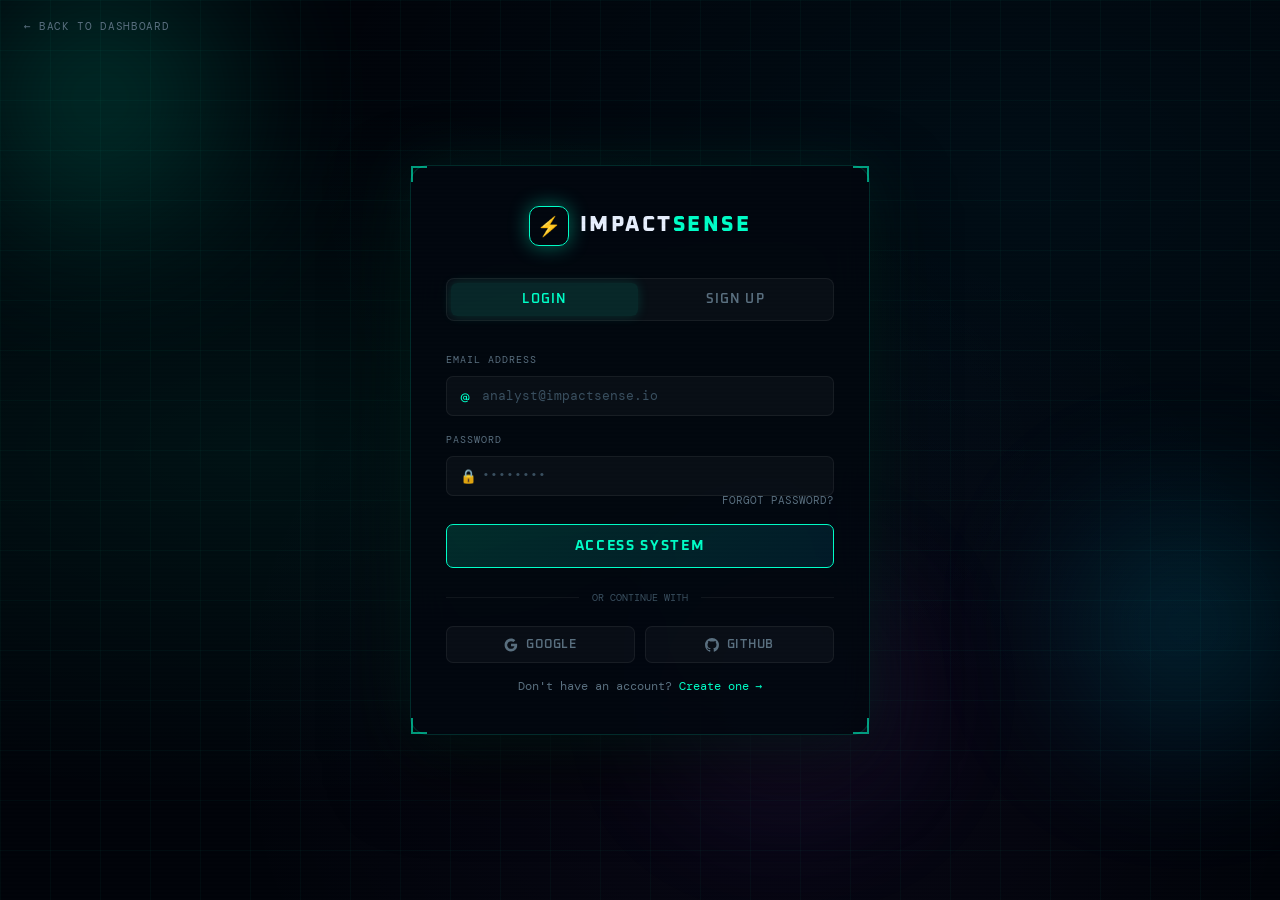
==== login.html @ 07f61f7b "Add files via upload" ====
<!DOCTYPE html>
<html lang="en">
<head>
  <meta charset="UTF-8"/>
  <title>ImpactSense — Login</title>
  <meta name="viewport" content="width=device-width,initial-scale=1"/>
  <link rel="stylesheet" href="shared.css"/>
  <style>
    body { display:flex; align-items:center; justify-content:center; min-height:100vh; overflow:hidden; }

    /* Animated BG */
    .auth-bg {
      position:fixed; inset:0; z-index:0;
      background: radial-gradient(ellipse at 20% 50%, rgba(0,255,200,.06) 0%, transparent 55%),
                  radial-gradient(ellipse at 80% 20%, rgba(0,200,255,.05) 0%, transparent 50%),
                  radial-gradient(ellipse at 60% 80%, rgba(168,85,247,.05) 0%, transparent 50%),
                  var(--void);
    }
    .auth-grid {
      position:fixed; inset:0; z-index:0; pointer-events:none;
      background:
        linear-gradient(to right, rgba(0,255,200,.03) 1px, transparent 1px),
        linear-gradient(to bottom, rgba(0,255,200,.03) 1px, transparent 1px);
      background-size:50px 50px;
    }
    /* Floating orbs */
    .orb {
      position:fixed; border-radius:50%; pointer-events:none; z-index:0;
      filter:blur(80px); opacity:.3; animation:orb-drift 12s ease-in-out infinite;
    }
    .orb1 { width:400px;height:400px;left:-100px;top:-100px;background:radial-gradient(circle,var(--neon),transparent 60%); animation-delay:0s; }
    .orb2 { width:350px;height:350px;right:-80px;bottom:100px;background:radial-gradient(circle,var(--neon2),transparent 60%); animation-delay:-4s; }
    .orb3 { width:300px;height:300px;left:50%;top:60%;background:radial-gradient(circle,var(--neon3),transparent 60%); animation-delay:-8s; }
    @keyframes orb-drift { 0%,100%{transform:translate(0,0)} 33%{transform:translate(20px,-30px)} 66%{transform:translate(-15px,20px)} }

    /* Auth card */
    .auth-card {
      position:relative; z-index:10;
      width:min(460px,calc(100vw - 2rem));
      background:rgba(3,8,16,.92);
      border:1px solid rgba(0,255,200,.15);
      border-radius:18px;
      padding:2.5rem 2.2rem;
      backdrop-filter:blur(24px);
      box-shadow:0 0 60px rgba(0,255,200,.08), 0 32px 80px rgba(0,0,0,.7);
    }
    .corner-frame .cf { border-color:var(--neon); opacity:.6; }

    .auth-logo {
      display:flex; align-items:center; gap:.7rem;
      margin-bottom:2rem; justify-content:center;
    }
    .auth-logo-icon {
      width:40px;height:40px; border:1.5px solid var(--neon);
      border-radius:10px; display:flex;align-items:center;justify-content:center;
      color:var(--neon); font-size:1.2rem; box-shadow:var(--glow-neon);
    }
    .auth-logo-text { font-family:var(--fd); font-size:1.3rem; font-weight:800; letter-spacing:.12em; }
    .auth-logo-text span { color:var(--neon); }

    .auth-tabs {
      display:grid; grid-template-columns:1fr 1fr;
      background:rgba(255,255,255,.03); border:1px solid var(--border2);
      border-radius:8px; padding:.25rem; margin-bottom:2rem; gap:.25rem;
    }
    .tab-btn {
      font-family:var(--fd); font-size:.82rem; font-weight:600; letter-spacing:.08em;
      padding:.55rem; border:none; border-radius:6px; cursor:pointer;
      background:transparent; color:var(--muted); transition:all .2s;
    }
    .tab-btn.active {
      background:rgba(0,255,200,.1); color:var(--neon);
      box-shadow:0 0 12px rgba(0,255,200,.15);
    }

    .auth-form { display:flex; flex-direction:column; gap:1.1rem; }
    .form-group { display:flex; flex-direction:column; gap:.3rem; }

    .auth-divider {
      display:flex; align-items:center; gap:.8rem;
      font-family:var(--fm); font-size:.65rem; color:var(--muted2); margin:.3rem 0;
    }
    .auth-divider::before,.auth-divider::after { content:''; flex:1; height:1px; background:var(--border2); }

    .social-btns { display:grid; grid-template-columns:1fr 1fr; gap:.6rem; }
    .social-btn {
      display:flex; align-items:center; justify-content:center; gap:.5rem;
      font-family:var(--fd); font-size:.78rem; font-weight:600; letter-spacing:.06em;
      padding:.6rem; border-radius:7px; border:1px solid var(--border2);
      background:rgba(255,255,255,.03); color:var(--muted); cursor:pointer; transition:all .2s;
    }
    .social-btn:hover { border-color:var(--neon); color:var(--text); background:rgba(0,255,200,.05); }

    .submit-btn {
      width:100%; padding:.75rem;
      font-family:var(--fd); font-weight:700; font-size:.88rem; letter-spacing:.12em;
      border:1px solid var(--neon); border-radius:7px;
      background:linear-gradient(135deg,rgba(0,255,200,.15),rgba(0,200,255,.1));
      color:var(--neon); cursor:pointer; transition:all .2s;
      position:relative; overflow:hidden;
    }
    .submit-btn::after {
      content:''; position:absolute; inset:0;
      background:linear-gradient(135deg,rgba(0,255,200,.2),transparent);
      opacity:0; transition:opacity .2s;
    }
    .submit-btn:hover { box-shadow:var(--glow-neon); transform:translateY(-1px); }
    .submit-btn:hover::after { opacity:1; }

    .auth-footer-text {
      text-align:center; margin-top:1rem;
      font-family:var(--fm); font-size:.72rem; color:var(--muted);
    }
    .auth-footer-text a { color:var(--neon); cursor:pointer; }
    .auth-footer-text a:hover { text-shadow:0 0 8px rgba(0,255,200,.5); }

    .forgot-link {
      font-family:var(--fm); font-size:.68rem; color:var(--muted);
      cursor:pointer; align-self:flex-end; margin-top:-.5rem;
      transition:color .2s;
    }
    .forgot-link:hover { color:var(--neon); }

    /* Field icons inside inputs */
    .fi { padding-left:2.2rem !important; }

    /* Error/success states */
    .field-error { font-family:var(--fm); font-size:.65rem; color:var(--red); margin-top:.2rem; display:none; }
    .input-error { border-color:var(--red) !important; box-shadow:0 0 0 2px rgba(255,59,92,.12) !important; }
    .success-msg {
      display:none; text-align:center; padding:.8rem;
      background:rgba(0,232,122,.08); border:1px solid rgba(0,232,122,.25);
      border-radius:7px; font-family:var(--fm); font-size:.8rem; color:var(--green);
    }

    /* Password strength */
    .pw-strength { display:flex; gap:.25rem; margin-top:.4rem; }
    .pw-bar { flex:1; height:3px; border-radius:999px; background:var(--border2); transition:background .3s; }

    /* Back to home */
    .back-home {
      position:fixed; top:1.2rem; left:1.5rem; z-index:20;
      display:flex; align-items:center; gap:.4rem;
      font-family:var(--fm); font-size:.7rem; color:var(--muted); letter-spacing:.06em;
      transition:color .2s; cursor:pointer;
    }
    .back-home:hover { color:var(--neon); }
  </style>
</head>
<body>
  <div class="auth-bg"></div>
  <div class="auth-grid"></div>
  <div class="orb orb1"></div>
  <div class="orb orb2"></div>
  <div class="orb orb3"></div>

  <a href="index.html" class="back-home">← BACK TO DASHBOARD</a>

  <div class="auth-card">
    <div class="corner-frame">
      <span class="cf tl"></span><span class="cf tr"></span>
      <span class="cf bl"></span><span class="cf br"></span>
    </div>

    <div class="auth-logo">
      <div class="auth-logo-icon">⚡</div>
      <div class="auth-logo-text">IMPACT<span>SENSE</span></div>
    </div>

    <div class="auth-tabs">
      <button class="tab-btn active" id="tabLogin" onclick="switchTab('login')">LOGIN</button>
      <button class="tab-btn" id="tabSignup" onclick="switchTab('signup')">SIGN UP</button>
    </div>

    <!-- LOGIN FORM -->
    <form class="auth-form" id="loginForm" onsubmit="handleLogin(event)">
      <div class="form-group">
        <label>EMAIL ADDRESS</label>
        <div class="input-wrap">
          <span class="input-icon">@</span>
          <input type="email" id="loginEmail" class="fi" placeholder="analyst@impactsense.io" required/>
        </div>
        <span class="field-error" id="loginEmailErr">Invalid email address</span>
      </div>
      <div class="form-group">
        <label>PASSWORD</label>
        <div class="input-wrap">
          <span class="input-icon">🔒</span>
          <input type="password" id="loginPass" class="fi" placeholder="••••••••" required/>
        </div>
        <span class="forgot-link" onclick="showForgot()">FORGOT PASSWORD?</span>
      </div>
      <button type="submit" class="submit-btn" id="loginBtn">
        <span id="loginBtnText">ACCESS SYSTEM</span>
      </button>
      <div class="auth-divider">OR CONTINUE WITH</div>
      <div class="social-btns">
        <button type="button" class="social-btn" onclick="socialLogin('google')">
          <svg width="14" height="14" viewBox="0 0 24 24"><path fill="currentColor" d="M22.56 12.25c0-.78-.07-1.53-.2-2.25H12v4.26h5.92c-.26 1.37-1.04 2.53-2.21 3.31v2.77h3.57c2.08-1.92 3.28-4.74 3.28-8.09z"/><path fill="currentColor" d="M12 23c2.97 0 5.46-.98 7.28-2.66l-3.57-2.77c-.98.66-2.23 1.06-3.71 1.06-2.86 0-5.29-1.93-6.16-4.53H2.18v2.84C3.99 20.53 7.7 23 12 23z"/><path fill="currentColor" d="M5.84 14.09c-.22-.66-.35-1.36-.35-2.09s.13-1.43.35-2.09V7.07H2.18C1.43 8.55 1 10.22 1 12s.43 3.45 1.18 4.93l2.85-2.22.81-.62z"/><path fill="currentColor" d="M12 5.38c1.62 0 3.06.56 4.21 1.64l3.15-3.15C17.45 2.09 14.97 1 12 1 7.7 1 3.99 3.47 2.18 7.07l3.66 2.84c.87-2.6 3.3-4.53 6.16-4.53z"/></svg>
          GOOGLE
        </button>
        <button type="button" class="social-btn" onclick="socialLogin('github')">
          <svg width="14" height="14" viewBox="0 0 24 24" fill="currentColor"><path d="M12 0C5.374 0 0 5.373 0 12c0 5.302 3.438 9.8 8.207 11.387.599.111.793-.261.793-.577v-2.234c-3.338.726-4.033-1.416-4.033-1.416-.546-1.387-1.333-1.756-1.333-1.756-1.089-.745.083-.729.083-.729 1.205.084 1.839 1.237 1.839 1.237 1.07 1.834 2.807 1.304 3.492.997.107-.775.418-1.305.762-1.604-2.665-.305-5.467-1.334-5.467-5.931 0-1.311.469-2.381 1.236-3.221-.124-.303-.535-1.524.117-3.176 0 0 1.008-.322 3.301 1.23A11.509 11.509 0 0112 5.803c1.02.005 2.047.138 3.006.404 2.291-1.552 3.297-1.23 3.297-1.23.653 1.653.242 2.874.118 3.176.77.84 1.235 1.911 1.235 3.221 0 4.609-2.807 5.624-5.479 5.921.43.372.823 1.102.823 2.222v3.293c0 .319.192.694.801.576C20.566 21.797 24 17.3 24 12c0-6.627-5.373-12-12-12z"/></svg>
          GITHUB
        </button>
      </div>
      <div class="success-msg" id="loginSuccess">✓ ACCESS GRANTED — Redirecting…</div>
    </form>

    <!-- SIGNUP FORM -->
    <form class="auth-form" id="signupForm" style="display:none" onsubmit="handleSignup(event)">
      <div class="form-group">
        <label>FULL NAME</label>
        <div class="input-wrap">
          <span class="input-icon">👤</span>
          <input type="text" id="signupName" class="fi" placeholder="Your full name" required/>
        </div>
      </div>
      <div class="form-group">
        <label>EMAIL ADDRESS</label>
        <div class="input-wrap">
          <span class="input-icon">@</span>
          <input type="email" id="signupEmail" class="fi" placeholder="analyst@impactsense.io" required/>
        </div>
      </div>
      <div class="form-group">
        <label>PASSWORD</label>
        <div class="input-wrap">
          <span class="input-icon">🔒</span>
          <input type="password" id="signupPass" class="fi" placeholder="Min 8 characters" oninput="checkStrength(this.value)" required/>
        </div>
        <div class="pw-strength">
          <div class="pw-bar" id="pwb1"></div>
          <div class="pw-bar" id="pwb2"></div>
          <div class="pw-bar" id="pwb3"></div>
          <div class="pw-bar" id="pwb4"></div>
        </div>
      </div>
      <div class="form-group">
        <label>CONFIRM PASSWORD</label>
        <div class="input-wrap">
          <span class="input-icon">🔒</span>
          <input type="password" id="signupPass2" class="fi" placeholder="Repeat password" required/>
        </div>
        <span class="field-error" id="pwMatchErr">Passwords do not match</span>
      </div>
      <button type="submit" class="submit-btn">CREATE ACCOUNT</button>
      <div class="auth-divider">OR CONTINUE WITH</div>
      <div class="social-btns">
        <button type="button" class="social-btn" onclick="socialLogin('google')">
          <svg width="14" height="14" viewBox="0 0 24 24"><path fill="currentColor" d="M22.56 12.25c0-.78-.07-1.53-.2-2.25H12v4.26h5.92c-.26 1.37-1.04 2.53-2.21 3.31v2.77h3.57c2.08-1.92 3.28-4.74 3.28-8.09z"/><path fill="currentColor" d="M12 23c2.97 0 5.46-.98 7.28-2.66l-3.57-2.77c-.98.66-2.23 1.06-3.71 1.06-2.86 0-5.29-1.93-6.16-4.53H2.18v2.84C3.99 20.53 7.7 23 12 23z"/><path fill="currentColor" d="M5.84 14.09c-.22-.66-.35-1.36-.35-2.09s.13-1.43.35-2.09V7.07H2.18C1.43 8.55 1 10.22 1 12s.43 3.45 1.18 4.93l2.85-2.22.81-.62z"/><path fill="currentColor" d="M12 5.38c1.62 0 3.06.56 4.21 1.64l3.15-3.15C17.45 2.09 14.97 1 12 1 7.7 1 3.99 3.47 2.18 7.07l3.66 2.84c.87-2.6 3.3-4.53 6.16-4.53z"/></svg>
          GOOGLE
        </button>
        <button type="button" class="social-btn" onclick="socialLogin('github')">
          <svg width="14" height="14" viewBox="0 0 24 24" fill="currentColor"><path d="M12 0C5.374 0 0 5.373 0 12c0 5.302 3.438 9.8 8.207 11.387.599.111.793-.261.793-.577v-2.234c-3.338.726-4.033-1.416-4.033-1.416-.546-1.387-1.333-1.756-1.333-1.756-1.089-.745.083-.729.083-.729 1.205.084 1.839 1.237 1.839 1.237 1.07 1.834 2.807 1.304 3.492.997.107-.775.418-1.305.762-1.604-2.665-.305-5.467-1.334-5.467-5.931 0-1.311.469-2.381 1.236-3.221-.124-.303-.535-1.524.117-3.176 0 0 1.008-.322 3.301 1.23A11.509 11.509 0 0112 5.803c1.02.005 2.047.138 3.006.404 2.291-1.552 3.297-1.23 3.297-1.23.653 1.653.242 2.874.118 3.176.77.84 1.235 1.911 1.235 3.221 0 4.609-2.807 5.624-5.479 5.921.43.372.823 1.102.823 2.222v3.293c0 .319.192.694.801.576C20.566 21.797 24 17.3 24 12c0-6.627-5.373-12-12-12z"/></svg>
          GITHUB
        </button>
      </div>
      <div class="success-msg" id="signupSuccess">✓ ACCOUNT CREATED — Welcome to ImpactSense!</div>
    </form>

    <p class="auth-footer-text" id="switchText">
      Don't have an account? <a onclick="switchTab('signup')">Create one →</a>
    </p>
  </div>

  <script>
    function switchTab(tab) {
      const isLogin = tab === 'login';
      document.getElementById('loginForm').style.display  = isLogin ? 'flex' : 'none';
      document.getElementById('signupForm').style.display = isLogin ? 'none' : 'flex';
      document.getElementById('tabLogin').classList.toggle('active', isLogin);
      document.getElementById('tabSignup').classList.toggle('active', !isLogin);
      document.getElementById('switchText').innerHTML = isLogin
        ? `Don't have an account? <a onclick="switchTab('signup')">Create one →</a>`
        : `Already have an account? <a onclick="switchTab('login')">Login →</a>`;
    }

    function handleLogin(e) {
      e.preventDefault();
      const btn = document.getElementById('loginBtn');
      const txt = document.getElementById('loginBtnText');
      txt.textContent = 'AUTHENTICATING…';
      btn.disabled = true;
      setTimeout(() => {
        document.getElementById('loginSuccess').style.display = 'block';
        setTimeout(() => { window.location.href = 'index.html'; }, 1200);
      }, 1000);
    }

    function handleSignup(e) {
      e.preventDefault();
      const p1 = document.getElementById('signupPass').value;
      const p2 = document.getElementById('signupPass2').value;
      const err = document.getElementById('pwMatchErr');
      if (p1 !== p2) { err.style.display = 'block'; return; }
      err.style.display = 'none';
      document.getElementById('signupSuccess').style.display = 'block';
      setTimeout(() => { window.location.href = 'index.html'; }, 1500);
    }

    function checkStrength(pw) {
      const bars = [document.getElementById('pwb1'),document.getElementById('pwb2'),document.getElementById('pwb3'),document.getElementById('pwb4')];
      const score = [pw.length>=6, pw.length>=10, /[A-Z]/.test(pw)&&/[0-9]/.test(pw), /[^A-Za-z0-9]/.test(pw)];
      const colors = ['#ff3b5c','#ff7c2a','#f5c518','#00e87a'];
      bars.forEach((b,i) => b.style.background = score.slice(0,i+1).every(Boolean) ? colors[Math.min(score.filter(Boolean).length-1,3)] : 'var(--border2)');
    }

    function socialLogin(provider) {
      const msg = provider === 'google' ? '🔵 Redirecting to Google…' : '⚫ Redirecting to GitHub…';
      document.getElementById('loginForm').querySelector('.submit-btn').textContent = msg;
    }

    function showForgot() {
      const email = document.getElementById('loginEmail').value;
      alert(`Password reset link sent to: ${email || 'your email'}`);
    }
  </script>
</body>
</html>
---- shared.css ----
/* ═══════════════════════════════════════════════════
   IMPACTSENSE v2 — shared.css
   Dark × Neon Ops aesthetic
   Fonts: Oxanium (display) + DM Mono (data) + Outfit (body)
═══════════════════════════════════════════════════ */
@import url('https://fonts.googleapis.com/css2?family=Oxanium:wght@300;400;500;600;700;800&family=DM+Mono:wght@300;400;500&family=Outfit:wght@300;400;500;600&display=swap');

:root {
  /* Core palette */
  --void:    #01040a;
  --deep:    #030810;
  --surface: #060d1a;
  --panel:   rgba(6,13,26,0.92);
  --glass:   rgba(255,255,255,0.04);
  --rim:     rgba(0,255,200,0.12);

  /* Neon accents */
  --neon:    #00ffc8;
  --neon2:   #00c8ff;
  --neon3:   #a855f7;
  --neon4:   #ff6b35;

  /* Alert colors */
  --green:   #00e87a;
  --yellow:  #f5c518;
  --orange:  #ff7c2a;
  --red:     #ff3b5c;

  /* Text */
  --text:    #e8f0fe;
  --muted:   #5a7080;
  --muted2:  #3a5060;

  /* Borders */
  --border:  rgba(0,255,200,0.1);
  --border2: rgba(255,255,255,0.06);

  /* Fonts */
  --fd: 'Oxanium', sans-serif;
  --fb: 'Outfit', sans-serif;
  --fm: 'DM Mono', monospace;

  /* Glows */
  --glow-neon:   0 0 20px rgba(0,255,200,0.4);
  --glow-neon2:  0 0 20px rgba(0,200,255,0.4);
  --glow-red:    0 0 20px rgba(255,59,92,0.5);
  --glow-green:  0 0 20px rgba(0,232,122,0.4);
}

/* Reset */
*, *::before, *::after { box-sizing: border-box; margin: 0; padding: 0; }
html { scroll-behavior: smooth; font-size: 16px; }
html, body {
  font-family: var(--fb);
  background: var(--void);
  color: var(--text);
  min-height: 100vh;
  overflow-x: hidden;
}
a { text-decoration: none; color: inherit; }
.mono { font-family: var(--fm); }

/* Scanlines overlay */
body::before {
  content: '';
  position: fixed; inset: 0; z-index: 9999;
  pointer-events: none;
  background: repeating-linear-gradient(
    0deg, transparent, transparent 2px,
    rgba(0,0,0,0.018) 2px, rgba(0,0,0,0.018) 4px
  );
}

/* ── NAVBAR ── */
.navbar {
  position: fixed; top: 0; left: 0; right: 0; z-index: 200;
  height: 62px;
  background: rgba(1,4,10,0.92);
  border-bottom: 1px solid var(--border);
  backdrop-filter: blur(20px);
}
.nav-inner {
  max-width: 1400px; margin: 0 auto;
  padding: 0 2rem;
  height: 100%;
  display: flex; align-items: center; justify-content: space-between; gap: 1.5rem;
}
.nav-logo {
  display: flex; align-items: center; gap: .7rem;
  font-family: var(--fd); font-weight: 700; font-size: 1.1rem;
  letter-spacing: .12em; color: var(--text);
}
.nav-logo-icon {
  width: 34px; height: 34px;
  border: 1.5px solid var(--neon);
  border-radius: 8px;
  display: flex; align-items: center; justify-content: center;
  box-shadow: var(--glow-neon);
  color: var(--neon); font-size: 1rem;
}
.nav-logo span { color: var(--neon); }

.nav-links {
  display: flex; gap: .2rem;
  background: rgba(255,255,255,.03);
  border: 1px solid var(--border2);
  border-radius: 8px; padding: .3rem;
}
.nav-link {
  font-family: var(--fd); font-size: .78rem; font-weight: 600;
  letter-spacing: .1em; color: var(--muted);
  padding: .4rem .9rem; border-radius: 5px;
  transition: all .2s; display: flex; align-items: center; gap: .4rem;
}
.nav-link:hover { color: var(--text); background: rgba(255,255,255,.04); }
.nav-link.active {
  color: var(--neon); background: rgba(0,255,200,.08);
  box-shadow: 0 0 12px rgba(0,255,200,.15);
}

.nav-right { display: flex; align-items: center; gap: .8rem; }
.nav-status {
  display: flex; align-items: center; gap: .4rem;
  font-family: var(--fm); font-size: .68rem; letter-spacing: .08em;
}
.ns-dot {
  width: 7px; height: 7px; border-radius: 50%;
  background: var(--green); box-shadow: var(--glow-green);
  animation: pulse-s 2s ease infinite;
}
@keyframes pulse-s {
  0%,100%{ box-shadow: 0 0 8px rgba(0,232,122,.7); }
  50%{ box-shadow: 0 0 18px rgba(0,232,122,.3); }
}

/* ── BUTTONS ── */
.btn {
  display: inline-flex; align-items: center; gap: .5rem;
  font-family: var(--fd); font-weight: 600; font-size: .8rem;
  letter-spacing: .1em; border-radius: 6px;
  border: 1px solid; cursor: pointer; transition: all .2s;
  padding: .55rem 1.2rem; white-space: nowrap;
}
.btn-neon {
  border-color: var(--neon); color: var(--neon);
  background: rgba(0,255,200,.08);
}
.btn-neon:hover { background: rgba(0,255,200,.16); box-shadow: var(--glow-neon); transform: translateY(-1px); }
.btn-solid {
  border-color: var(--neon); color: var(--void);
  background: var(--neon);
  box-shadow: var(--glow-neon);
}
.btn-solid:hover { background: #00ffe0; transform: translateY(-1px); box-shadow: 0 0 30px rgba(0,255,200,.6); }
.btn-ghost {
  border-color: var(--border2); color: var(--muted);
  background: transparent;
}
.btn-ghost:hover { border-color: var(--neon); color: var(--neon); }
.btn-red {
  border-color: var(--red); color: var(--red);
  background: rgba(255,59,92,.08);
}
.btn-red:hover { background: rgba(255,59,92,.18); box-shadow: var(--glow-red); }

/* ── GLASS CARD ── */
.card {
  background: var(--panel);
  border: 1px solid var(--border);
  border-radius: 12px;
  backdrop-filter: blur(16px);
  box-shadow: 0 0 40px rgba(0,255,200,.04), 0 20px 50px rgba(0,0,0,.5);
}
.card-head {
  display: flex; justify-content: space-between; align-items: center;
  padding: 1rem 1.2rem; border-bottom: 1px solid var(--border2);
}
.card-title {
  font-family: var(--fm); font-size: .68rem; letter-spacing: .14em; color: var(--muted);
}

/* ── INPUTS ── */
.input-wrap { position: relative; }
.input-icon {
  position: absolute; left: .85rem; top: 50%; transform: translateY(-50%);
  color: var(--neon); font-size: .85rem; pointer-events: none;
}
input, select, textarea {
  width: 100%;
  background: rgba(255,255,255,.03);
  border: 1px solid var(--border2);
  border-radius: 7px;
  color: var(--text);
  font-family: var(--fm); font-size: .82rem;
  padding: .65rem .85rem;
  outline: none; transition: border-color .2s, box-shadow .2s;
}
input:focus, select:focus, textarea:focus {
  border-color: var(--neon);
  box-shadow: 0 0 0 2px rgba(0,255,200,.12);
}
input::placeholder { color: var(--muted2); }
select option { background: #060d1a; }
label {
  font-family: var(--fm); font-size: .62rem;
  color: var(--muted); letter-spacing: .1em; display: block;
  margin-bottom: .3rem;
}

/* ── TAGS / BADGES ── */
.badge {
  display: inline-flex; align-items: center; gap: .25rem;
  font-family: var(--fm); font-size: .62rem; font-weight: 500;
  letter-spacing: .08em; padding: .18rem .55rem;
  border-radius: 4px; border: 1px solid;
}
.badge-green  { color: var(--green);  border-color: rgba(0,232,122,.3);  background: rgba(0,232,122,.08); }
.badge-yellow { color: var(--yellow); border-color: rgba(245,197,24,.3); background: rgba(245,197,24,.08); }
.badge-orange { color: var(--orange); border-color: rgba(255,124,42,.3); background: rgba(255,124,42,.08); }
.badge-red    { color: var(--red);    border-color: rgba(255,59,92,.3);  background: rgba(255,59,92,.08); }
.badge-neon   { color: var(--neon);   border-color: rgba(0,255,200,.3);  background: rgba(0,255,200,.08); }

/* ── SECTION LAYOUT ── */
.page-wrap { padding-top: 62px; min-height: 100vh; }
.container { max-width: 1400px; margin: 0 auto; padding: 0 2rem; }

/* ── SECTION HEADER ── */
.sec-tag {
  font-family: var(--fm); font-size: .62rem; letter-spacing: .18em;
  color: var(--neon); background: rgba(0,255,200,.08);
  border: 1px solid rgba(0,255,200,.2);
  padding: .18rem .6rem; border-radius: 4px;
  display: inline-block; margin-bottom: .6rem;
}
.sec-title {
  font-family: var(--fd); font-weight: 700;
  font-size: clamp(1.6rem,2.5vw,2.2rem); letter-spacing: .04em;
}
.sec-sub { color: var(--muted); font-size: .9rem; line-height: 1.7; margin-top: .4rem; }

/* ── DIVIDER ── */
.divider { border: none; border-top: 1px solid var(--border2); margin: 1rem 0; }

/* ── FOOTER ── */
.footer {
  border-top: 1px solid var(--border);
  background: rgba(1,4,10,.97);
  padding: 1.5rem 0;
}
.footer-inner {
  display: flex; justify-content: space-between; align-items: center;
  gap: 1rem; flex-wrap: wrap;
}
.footer-brand {
  font-family: var(--fd); font-size: .92rem; font-weight: 700;
  letter-spacing: .1em; color: var(--neon);
}
.footer-copy { font-family: var(--fm); font-size: .68rem; color: var(--muted2); }

/* ── NEON GRID BG ── */
.neon-grid {
  position: absolute; inset: 0; pointer-events: none;
  background:
    linear-gradient(to right, rgba(0,255,200,.035) 1px, transparent 1px),
    linear-gradient(to bottom, rgba(0,255,200,.035) 1px, transparent 1px);
  background-size: 44px 44px;
  mask-image: radial-gradient(ellipse at 50% 30%, black 10%, transparent 70%);
}

/* ── CORNER FRAME ── */
.corner-frame { position: absolute; inset: 0; pointer-events: none; }
.cf { position: absolute; width: 16px; height: 16px; border-color: var(--neon); border-style: solid; }
.cf.tl { top:0;left:0; border-width:2px 0 0 2px; }
.cf.tr { top:0;right:0; border-width:2px 2px 0 0; }
.cf.bl { bottom:0;left:0; border-width:0 0 2px 2px; }
.cf.br { bottom:0;right:0; border-width:0 2px 2px 0; }

/* ── ALERT COLORS UTILITY ── */
.ac-green  { color: var(--green); }
.ac-yellow { color: var(--yellow); }
.ac-orange { color: var(--orange); }
.ac-red    { color: var(--red); }

/* ── LIVE CHIP ── */
.live-chip {
  display: inline-flex; align-items: center; gap: .3rem;
  font-family: var(--fm); font-size: .62rem; letter-spacing: .1em;
  color: var(--green); background: rgba(0,232,122,.1);
  border: 1px solid rgba(0,232,122,.25);
  padding: .12rem .5rem; border-radius: 999px;
}
.live-dot { width: 5px; height: 5px; border-radius: 50%; background: var(--green); animation: blink 1.2s ease infinite; }
@keyframes blink { 0%,100%{opacity:1} 50%{opacity:.2} }

/* ── RESPONSIVE ── */
@media (max-width:768px) {
  .nav-links { display: none; }
  .container { padding: 0 1rem; }
}
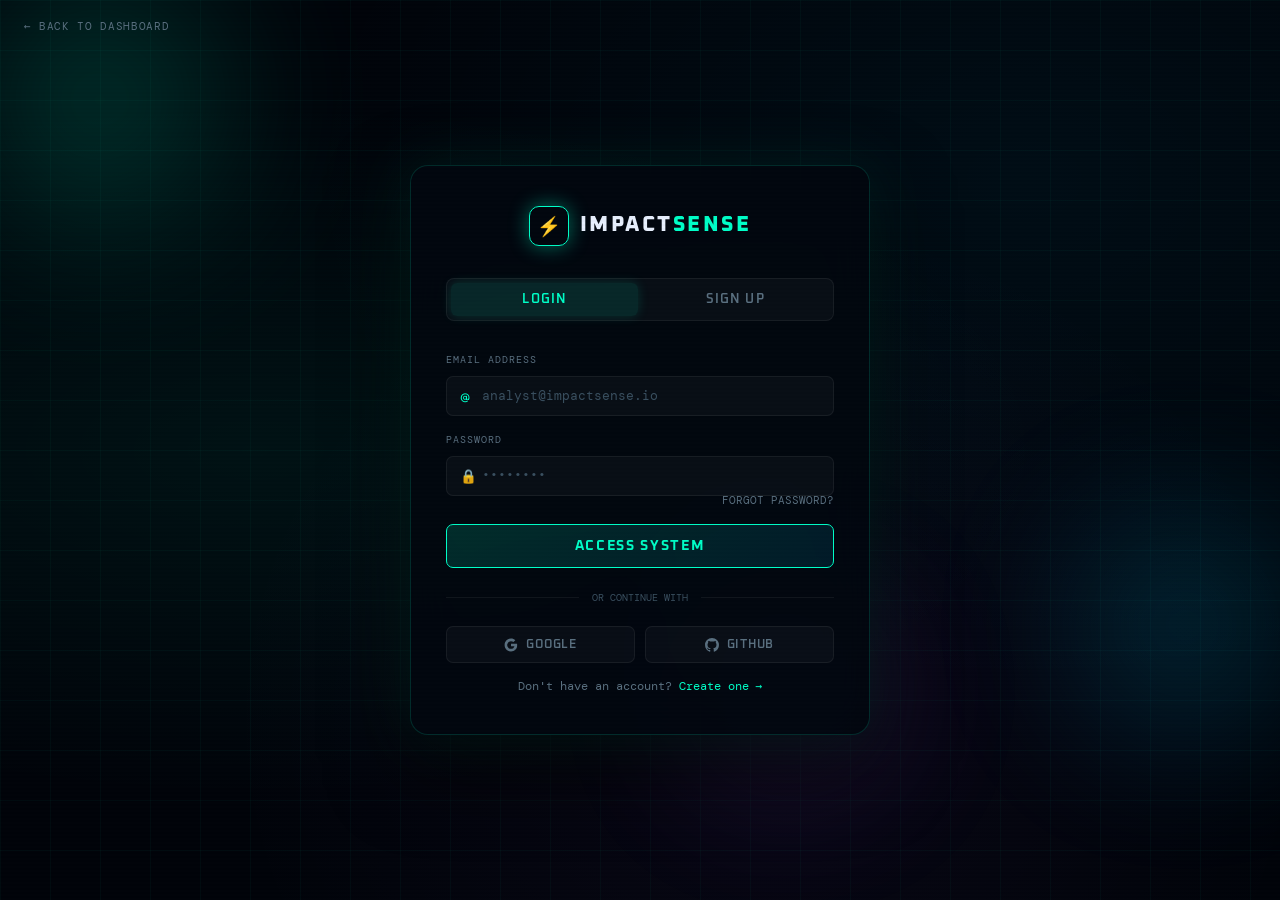
==== commit 1047867f: "Add favicon link to login.html" ====
--- a/login.html
+++ b/login.html
@@ -5,6 +5,7 @@
   <title>ImpactSense — Login</title>
   <meta name="viewport" content="width=device-width,initial-scale=1"/>
   <link rel="stylesheet" href="shared.css"/>
+  <link rel="icon" type="image/png" href="earthquake.png"/>
   <style>
     body { display:flex; align-items:center; justify-content:center; min-height:100vh; overflow:hidden; }
 
--- a/shared.css
+++ b/shared.css
@@ -1,55 +1,47 @@
 /* ═══════════════════════════════════════════════════
-   IMPACTSENSE v2 — shared.css
+   IMPACTSENSE — shared.css  v2.1
    Dark × Neon Ops aesthetic
-   Fonts: Oxanium (display) + DM Mono (data) + Outfit (body)
+   Fonts: Oxanium · DM Mono · Outfit
 ═══════════════════════════════════════════════════ */
 @import url('https://fonts.googleapis.com/css2?family=Oxanium:wght@300;400;500;600;700;800&family=DM+Mono:wght@300;400;500&family=Outfit:wght@300;400;500;600&display=swap');
 
 :root {
-  /* Core palette */
   --void:    #01040a;
   --deep:    #030810;
   --surface: #060d1a;
   --panel:   rgba(6,13,26,0.92);
   --glass:   rgba(255,255,255,0.04);
-  --rim:     rgba(0,255,200,0.12);
-
-  /* Neon accents */
+
   --neon:    #00ffc8;
   --neon2:   #00c8ff;
   --neon3:   #a855f7;
   --neon4:   #ff6b35;
 
-  /* Alert colors */
   --green:   #00e87a;
   --yellow:  #f5c518;
   --orange:  #ff7c2a;
   --red:     #ff3b5c;
 
-  /* Text */
   --text:    #e8f0fe;
   --muted:   #5a7080;
   --muted2:  #3a5060;
 
-  /* Borders */
   --border:  rgba(0,255,200,0.1);
   --border2: rgba(255,255,255,0.06);
 
-  /* Fonts */
   --fd: 'Oxanium', sans-serif;
   --fb: 'Outfit', sans-serif;
   --fm: 'DM Mono', monospace;
 
-  /* Glows */
-  --glow-neon:   0 0 20px rgba(0,255,200,0.4);
-  --glow-neon2:  0 0 20px rgba(0,200,255,0.4);
-  --glow-red:    0 0 20px rgba(255,59,92,0.5);
-  --glow-green:  0 0 20px rgba(0,232,122,0.4);
+  --glow-neon:  0 0 20px rgba(0,255,200,0.4);
+  --glow-neon2: 0 0 20px rgba(0,200,255,0.4);
+  --glow-red:   0 0 20px rgba(255,59,92,0.5);
+  --glow-green: 0 0 20px rgba(0,232,122,0.4);
 }
 
 /* Reset */
 *, *::before, *::after { box-sizing: border-box; margin: 0; padding: 0; }
-html { scroll-behavior: smooth; font-size: 16px; }
+html { scroll-behavior: smooth; }
 html, body {
   font-family: var(--fb);
   background: var(--void);
@@ -60,7 +52,7 @@
 a { text-decoration: none; color: inherit; }
 .mono { font-family: var(--fm); }
 
-/* Scanlines overlay */
+/* Scanlines */
 body::before {
   content: '';
   position: fixed; inset: 0; z-index: 9999;
@@ -81,8 +73,7 @@
 }
 .nav-inner {
   max-width: 1400px; margin: 0 auto;
-  padding: 0 2rem;
-  height: 100%;
+  padding: 0 2rem; height: 100%;
   display: flex; align-items: center; justify-content: space-between; gap: 1.5rem;
 }
 .nav-logo {
@@ -90,6 +81,7 @@
   font-family: var(--fd); font-weight: 700; font-size: 1.1rem;
   letter-spacing: .12em; color: var(--text);
 }
+.nav-logo span { color: var(--neon); }
 .nav-logo-icon {
   width: 34px; height: 34px;
   border: 1.5px solid var(--neon);
@@ -97,9 +89,8 @@
   display: flex; align-items: center; justify-content: center;
   box-shadow: var(--glow-neon);
   color: var(--neon); font-size: 1rem;
-}
-.nav-logo span { color: var(--neon); }
-
+  overflow: hidden;
+}
 .nav-links {
   display: flex; gap: .2rem;
   background: rgba(255,255,255,.03);
@@ -117,12 +108,8 @@
   color: var(--neon); background: rgba(0,255,200,.08);
   box-shadow: 0 0 12px rgba(0,255,200,.15);
 }
-
 .nav-right { display: flex; align-items: center; gap: .8rem; }
-.nav-status {
-  display: flex; align-items: center; gap: .4rem;
-  font-family: var(--fm); font-size: .68rem; letter-spacing: .08em;
-}
+.nav-status { display: flex; align-items: center; gap: .4rem; }
 .ns-dot {
   width: 7px; height: 7px; border-radius: 50%;
   background: var(--green); box-shadow: var(--glow-green);
@@ -148,8 +135,7 @@
 .btn-neon:hover { background: rgba(0,255,200,.16); box-shadow: var(--glow-neon); transform: translateY(-1px); }
 .btn-solid {
   border-color: var(--neon); color: var(--void);
-  background: var(--neon);
-  box-shadow: var(--glow-neon);
+  background: var(--neon); box-shadow: var(--glow-neon);
 }
 .btn-solid:hover { background: #00ffe0; transform: translateY(-1px); box-shadow: 0 0 30px rgba(0,255,200,.6); }
 .btn-ghost {
@@ -162,8 +148,13 @@
   background: rgba(255,59,92,.08);
 }
 .btn-red:hover { background: rgba(255,59,92,.18); box-shadow: var(--glow-red); }
-
-/* ── GLASS CARD ── */
+.auto-dot {
+  width: 7px; height: 7px; border-radius: 50%;
+  background: var(--muted2); transition: all .3s;
+}
+.auto-dot.on { background: var(--green); box-shadow: 0 0 8px rgba(0,232,122,.8); }
+
+/* ── CARD ── */
 .card {
   background: var(--panel);
   border: 1px solid var(--border);
@@ -207,9 +198,9 @@
   margin-bottom: .3rem;
 }
 
-/* ── TAGS / BADGES ── */
+/* ── BADGES ── */
 .badge {
-  display: inline-flex; align-items: center; gap: .25rem;
+  display: inline-flex; align-items: center;
   font-family: var(--fm); font-size: .62rem; font-weight: 500;
   letter-spacing: .08em; padding: .18rem .55rem;
   border-radius: 4px; border: 1px solid;
@@ -220,11 +211,11 @@
 .badge-red    { color: var(--red);    border-color: rgba(255,59,92,.3);  background: rgba(255,59,92,.08); }
 .badge-neon   { color: var(--neon);   border-color: rgba(0,255,200,.3);  background: rgba(0,255,200,.08); }
 
-/* ── SECTION LAYOUT ── */
+/* ── LAYOUT ── */
 .page-wrap { padding-top: 62px; min-height: 100vh; }
 .container { max-width: 1400px; margin: 0 auto; padding: 0 2rem; }
 
-/* ── SECTION HEADER ── */
+/* ── SECTION TAGS ── */
 .sec-tag {
   font-family: var(--fm); font-size: .62rem; letter-spacing: .18em;
   color: var(--neon); background: rgba(0,255,200,.08);
@@ -248,13 +239,20 @@
   padding: 1.5rem 0;
 }
 .footer-inner {
+  max-width: 1400px; margin: 0 auto; padding: 0 2rem;
   display: flex; justify-content: space-between; align-items: center;
   gap: 1rem; flex-wrap: wrap;
 }
 .footer-brand {
   font-family: var(--fd); font-size: .92rem; font-weight: 700;
   letter-spacing: .1em; color: var(--neon);
-}
+  display: flex; align-items: center; gap: .5rem;
+}
+.footer-link {
+  font-family: var(--fm); font-size: .7rem; color: var(--muted);
+  letter-spacing: .08em; transition: color .2s;
+}
+.footer-link:hover { color: var(--neon); }
 .footer-copy { font-family: var(--fm); font-size: .68rem; color: var(--muted2); }
 
 /* ── NEON GRID BG ── */
@@ -267,20 +265,6 @@
   mask-image: radial-gradient(ellipse at 50% 30%, black 10%, transparent 70%);
 }
 
-/* ── CORNER FRAME ── */
-.corner-frame { position: absolute; inset: 0; pointer-events: none; }
-.cf { position: absolute; width: 16px; height: 16px; border-color: var(--neon); border-style: solid; }
-.cf.tl { top:0;left:0; border-width:2px 0 0 2px; }
-.cf.tr { top:0;right:0; border-width:2px 2px 0 0; }
-.cf.bl { bottom:0;left:0; border-width:0 0 2px 2px; }
-.cf.br { bottom:0;right:0; border-width:0 2px 2px 0; }
-
-/* ── ALERT COLORS UTILITY ── */
-.ac-green  { color: var(--green); }
-.ac-yellow { color: var(--yellow); }
-.ac-orange { color: var(--orange); }
-.ac-red    { color: var(--red); }
-
 /* ── LIVE CHIP ── */
 .live-chip {
   display: inline-flex; align-items: center; gap: .3rem;
@@ -296,4 +280,5 @@
 @media (max-width:768px) {
   .nav-links { display: none; }
   .container { padding: 0 1rem; }
-}
+  .footer-inner { flex-direction: column; text-align: center; }
+}
